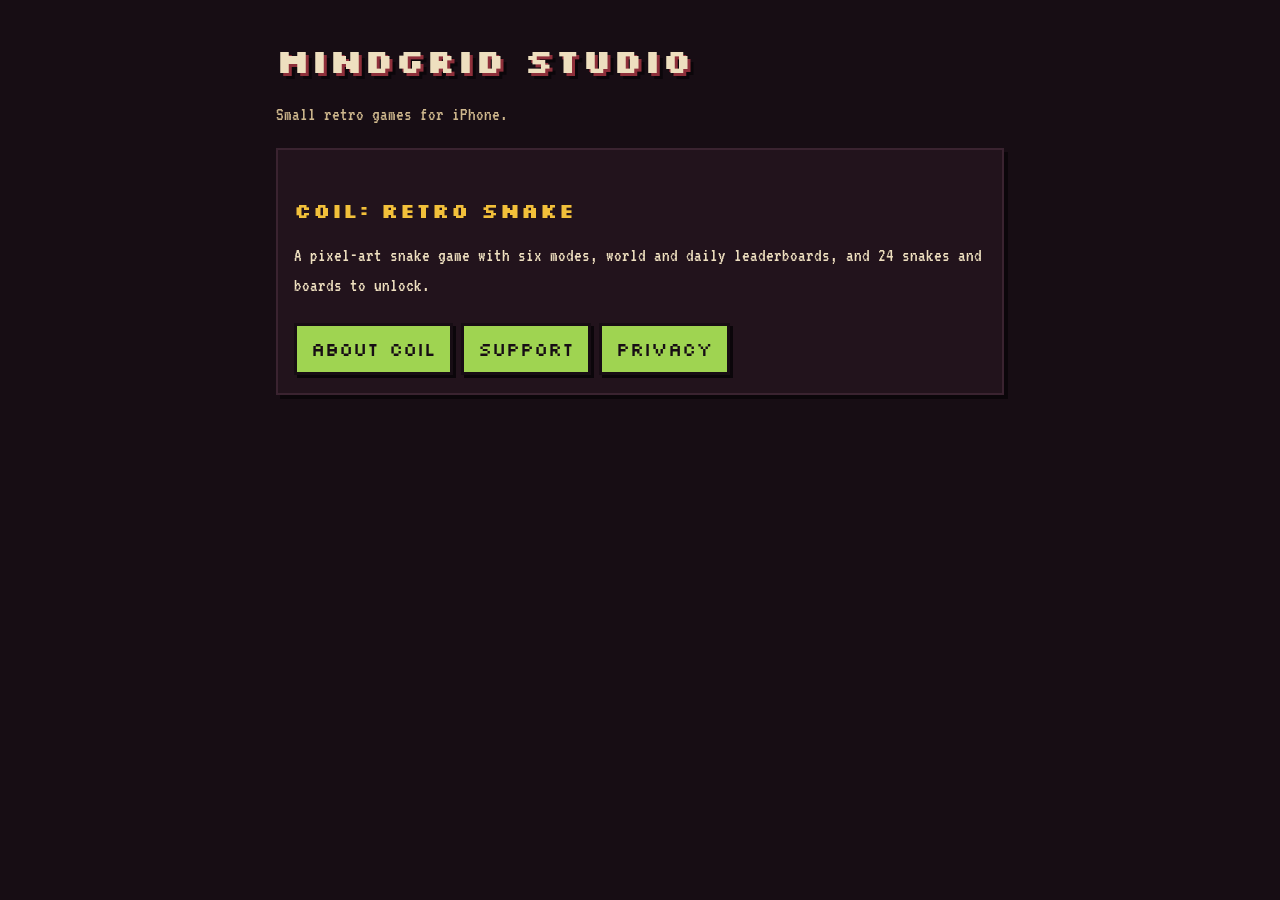
==== index.html @ 4ab59a5d "App Store Connect IAP setup workflow, privacy/support site, quieter music Co-Authored-By: Claude Opu" ====
<!doctype html>
<html lang="en"><head><meta charset="utf-8"><meta name="viewport" content="width=device-width,initial-scale=1">
<title>Mindgrid Studio</title>
<link rel="preconnect" href="https://fonts.googleapis.com"><link href="https://fonts.googleapis.com/css2?family=Silkscreen:wght@400;700&family=VT323&display=swap" rel="stylesheet">
<link rel="stylesheet" href="/style.css"></head>
<body><main>
<h1>MINDGRID STUDIO</h1>
<p class="muted">Small retro games for iPhone.</p>
<div class="card">
<h2>COIL: RETRO SNAKE</h2>
<p>A pixel-art snake game with six modes, world and daily leaderboards, and 24 snakes and boards to unlock.</p>
<a class="btn" href="/coil/">About Coil</a><a class="btn" href="/coil/support.html">Support</a><a class="btn" href="/coil/privacy.html">Privacy</a>
</div>
</main></body></html>
---- style.css ----
:root{--ink:#170d14;--ink2:#22131c;--ink3:#3a2330;--cream:#eedfbf;--cream2:#cdb68c;--maroon:#8e2f3a;--lime:#9fd451;--gold:#f2c03a}
*{box-sizing:border-box}
body{margin:0;background:var(--ink);color:var(--cream);font:19px/1.55 "VT323",ui-monospace,Menlo,Consolas,monospace}
main{max-width:760px;margin:0 auto;padding:32px 16px 64px}
h1,h2,h3{font-family:"Silkscreen",ui-monospace,monospace;font-weight:700;letter-spacing:1px;line-height:1.2}
h1{font-size:34px;margin:8px 0 4px;text-shadow:3px 3px 0 var(--maroon),6px 6px 0 #0b060a}
h2{font-size:20px;color:var(--gold);margin-top:34px}
h3{font-size:16px;margin-top:22px}
a{color:var(--lime)}
p,li{color:var(--cream)}
.muted{color:var(--cream2)}
.card{background:var(--ink2);border:2px solid var(--ink3);padding:14px 16px;margin:14px 0;box-shadow:4px 4px 0 #0b060a}
.btn{display:inline-block;background:var(--lime);color:var(--ink);text-decoration:none;font-family:"Silkscreen",monospace;padding:8px 14px;border:3px solid var(--ink);box-shadow:3px 3px 0 #0b060a;margin:4px 8px 4px 0}
table{border-collapse:collapse;width:100%}td,th{border:2px solid var(--ink3);padding:6px 8px;text-align:left;vertical-align:top}
nav a{margin-right:14px}
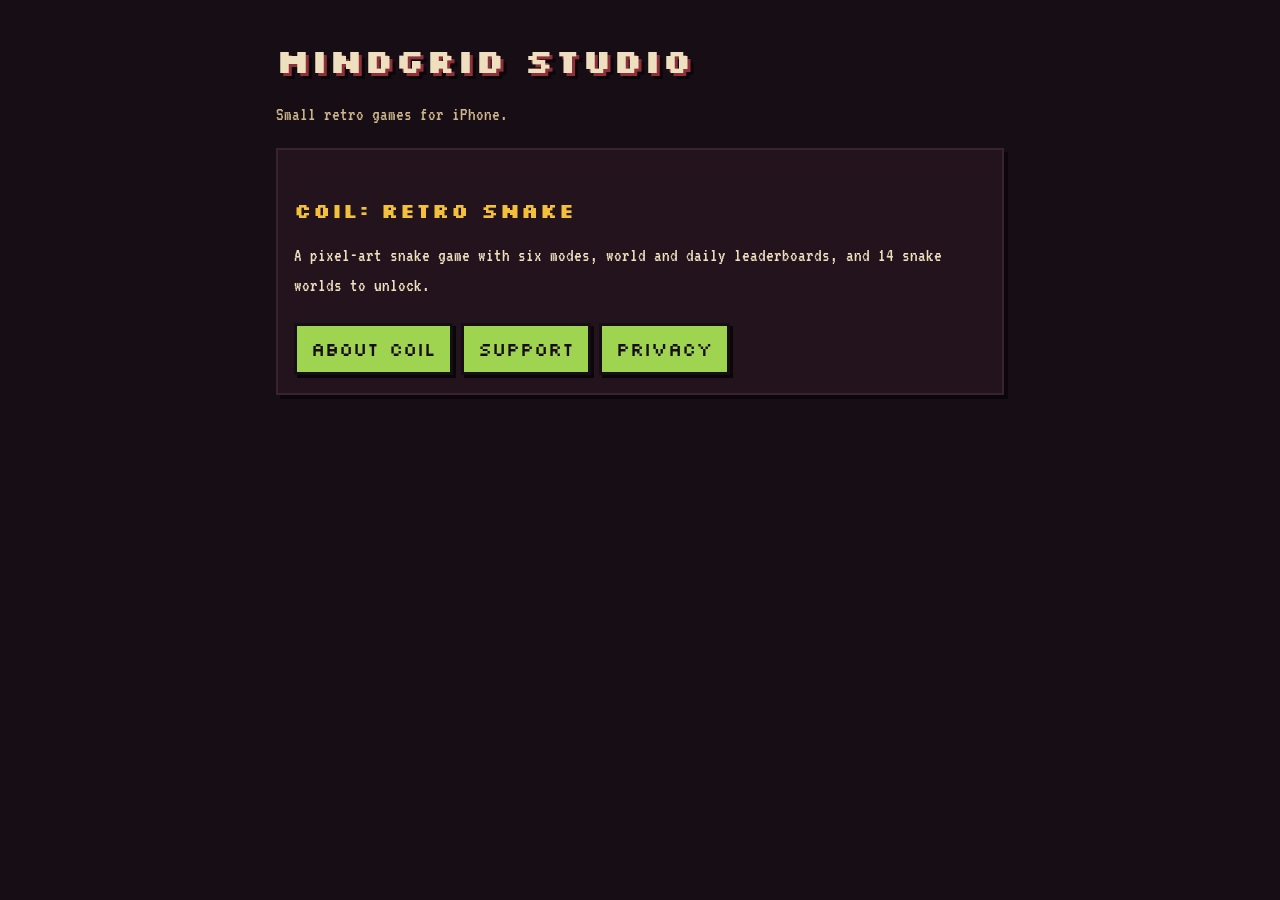
==== commit 705e6986: "Snake sets with their own worlds, arrow pads, gentler pace, keychain backup - Store sells 14 snake s" ====
--- a/index.html
+++ b/index.html
@@ -8,7 +8,7 @@
 <p class="muted">Small retro games for iPhone.</p>
 <div class="card">
 <h2>COIL: RETRO SNAKE</h2>
-<p>A pixel-art snake game with six modes, world and daily leaderboards, and 24 snakes and boards to unlock.</p>
+<p>A pixel-art snake game with six modes, world and daily leaderboards, and 14 snake worlds to unlock.</p>
 <a class="btn" href="/coil/">About Coil</a><a class="btn" href="/coil/support.html">Support</a><a class="btn" href="/coil/privacy.html">Privacy</a>
 </div>
 </main></body></html>
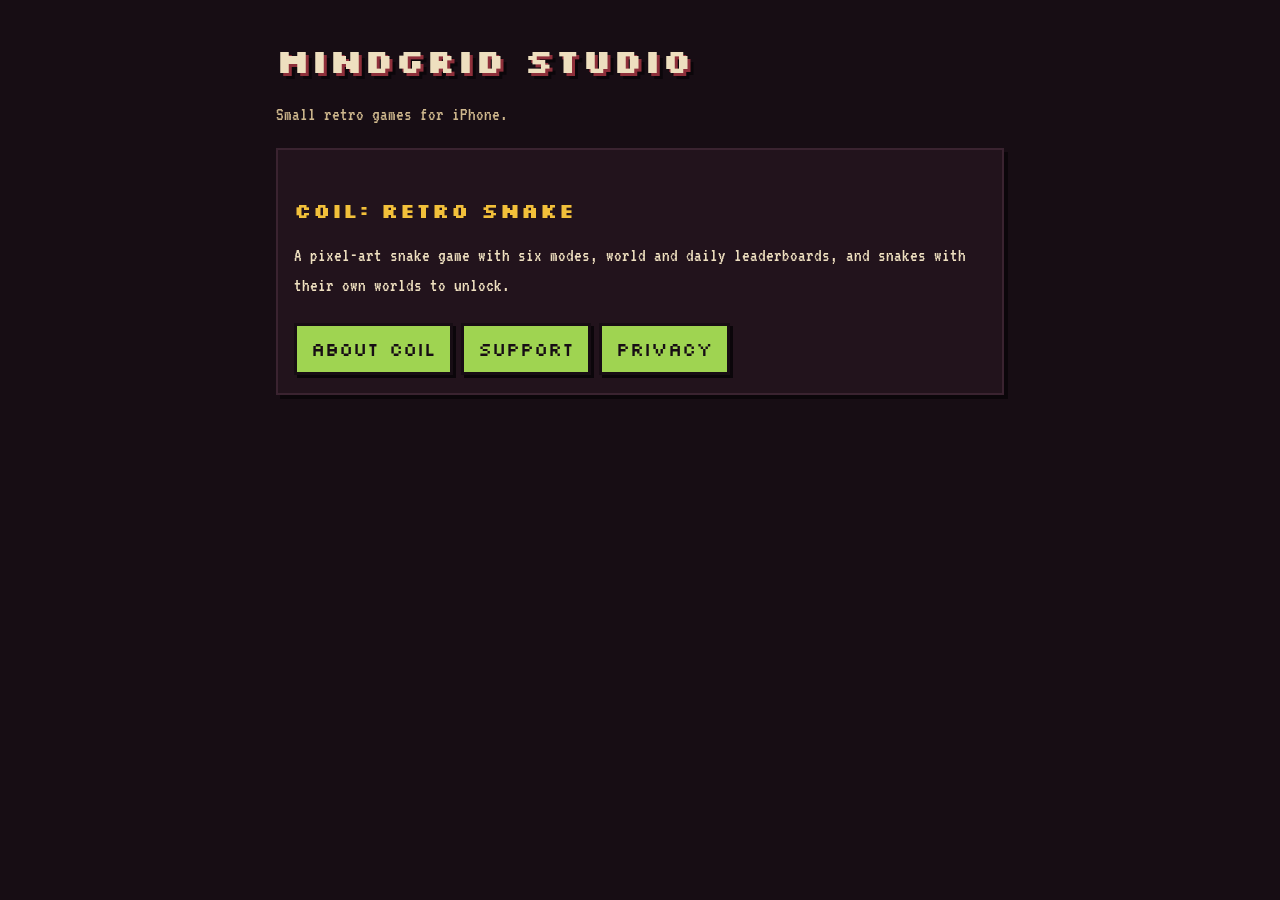
==== commit 1f4dd8f6: "No 'free' claims or snake counts in store media and app text - Screenshots: NEW SNAKES, NEW WORLDS; " ====
--- a/index.html
+++ b/index.html
@@ -8,7 +8,7 @@
 <p class="muted">Small retro games for iPhone.</p>
 <div class="card">
 <h2>COIL: RETRO SNAKE</h2>
-<p>A pixel-art snake game with six modes, world and daily leaderboards, and 14 snake worlds to unlock.</p>
+<p>A pixel-art snake game with six modes, world and daily leaderboards, and snakes with their own worlds to unlock.</p>
 <a class="btn" href="/coil/">About Coil</a><a class="btn" href="/coil/support.html">Support</a><a class="btn" href="/coil/privacy.html">Privacy</a>
 </div>
 </main></body></html>
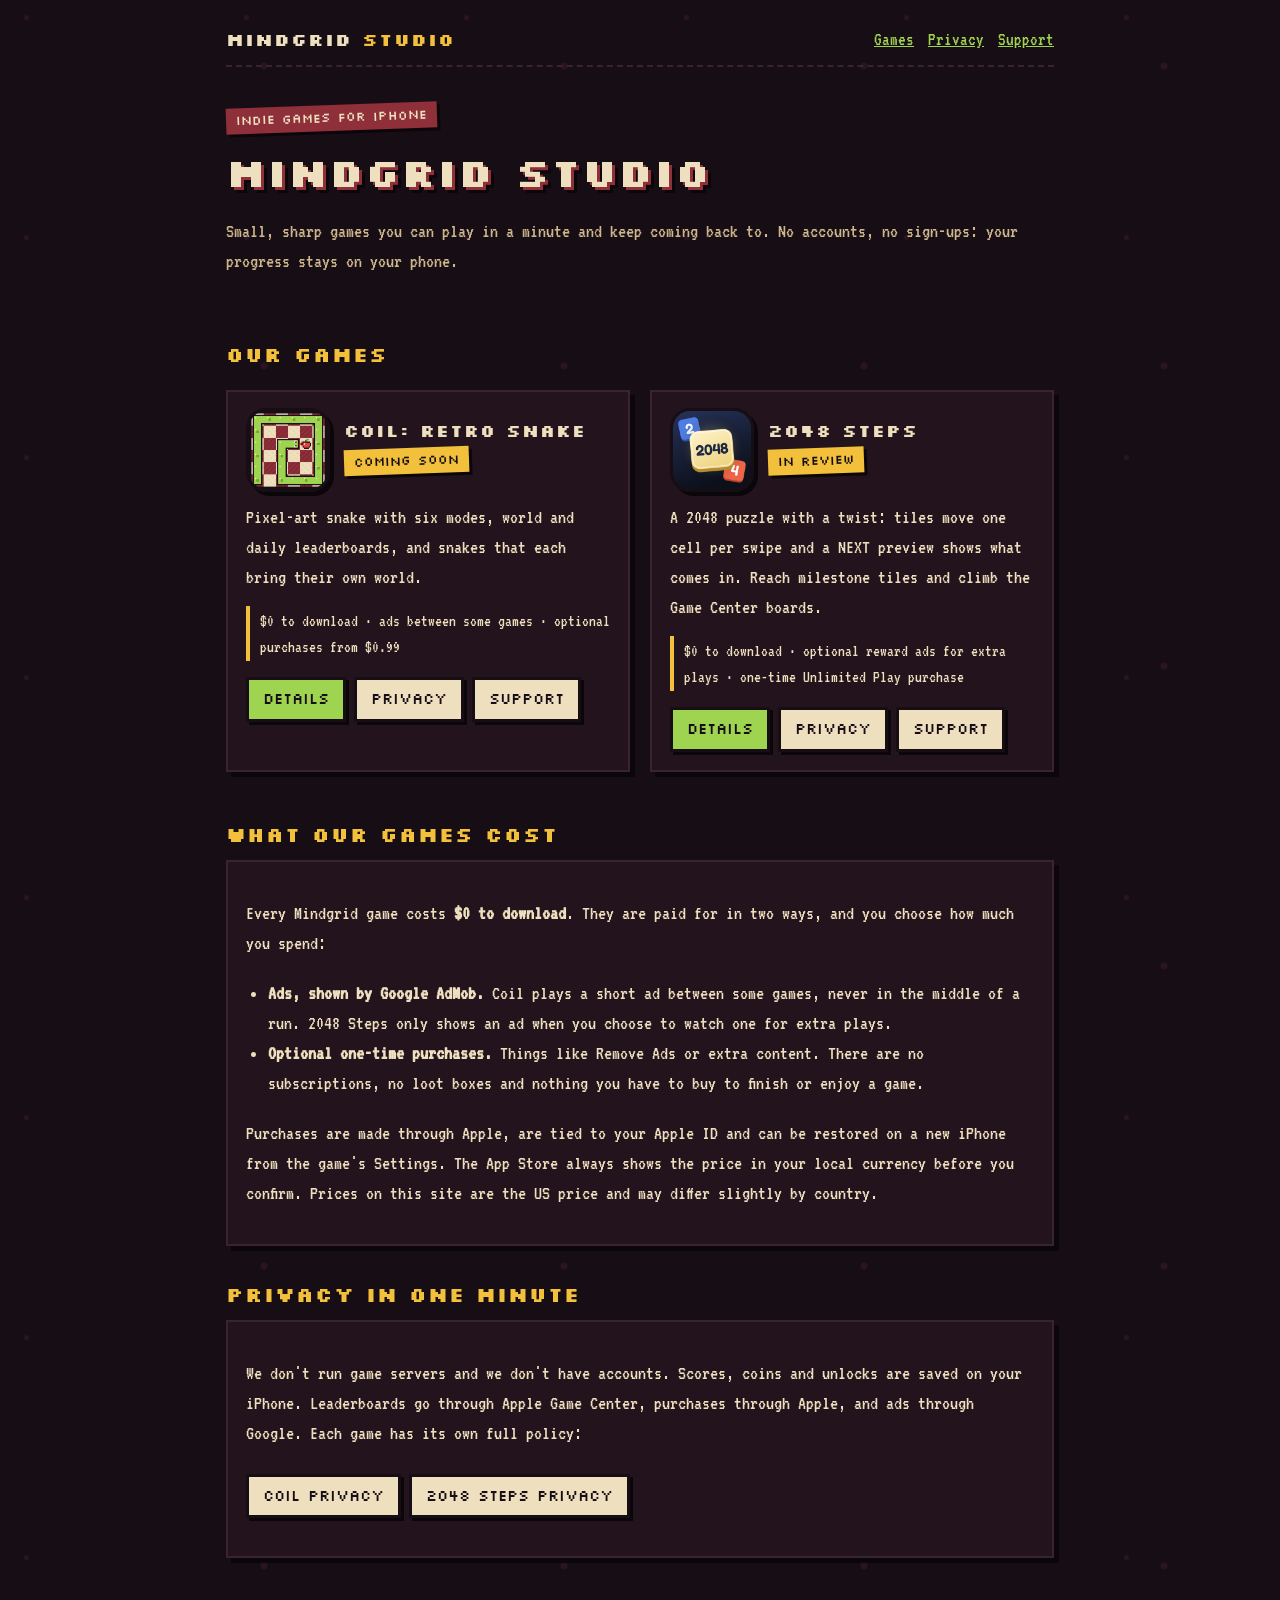
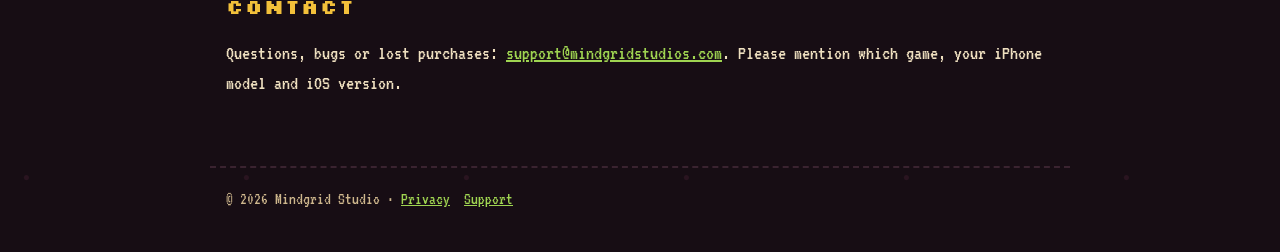
==== commit 5b51b955: "Mindgrid Studio site: all games, costs, per-game privacy and support; links moved to mindgridstudios" ====
--- a/index.html
+++ b/index.html
@@ -1,14 +1,54 @@
 <!doctype html>
 <html lang="en"><head><meta charset="utf-8"><meta name="viewport" content="width=device-width,initial-scale=1">
 <title>Mindgrid Studio</title>
+<meta name="description" content="Mindgrid Studio makes small retro games for iPhone: Coil: Retro Snake and 2048 Steps. Privacy policies, support and pricing for every game.">
+<link rel="icon" href="/img/coil.png">
 <link rel="preconnect" href="https://fonts.googleapis.com"><link href="https://fonts.googleapis.com/css2?family=Silkscreen:wght@400;700&family=VT323&display=swap" rel="stylesheet">
 <link rel="stylesheet" href="/style.css"></head>
 <body><main>
+<header class="top"><a class="logo" href="/">MINDGRID <b>STUDIO</b></a>
+<nav><a href="/#games">Games</a><a href="/privacy.html">Privacy</a><a href="/support.html">Support</a></nav></header>
+
+<section class="hero">
+<span class="tag">INDIE GAMES FOR IPHONE</span>
 <h1>MINDGRID STUDIO</h1>
-<p class="muted">Small retro games for iPhone.</p>
+<p class="muted">Small, sharp games you can play in a minute and keep coming back to. No accounts, no sign-ups: your progress stays on your phone.</p>
+</section>
+
+<h2 id="games">OUR GAMES</h2>
+<div class="grid">
+<div class="card game">
+<div class="head"><img src="/img/coil.png" alt="Coil app icon"><div><h3>COIL: RETRO SNAKE</h3><span class="tag gold">COMING SOON</span></div></div>
+<p>Pixel-art snake with six modes, world and daily leaderboards, and snakes that each bring their own world.</p>
+<p class="price small">$0 to download · ads between some games · optional purchases from $0.99</p>
+<div><a class="btn" href="/coil/">Details</a><a class="btn alt" href="/coil/privacy.html">Privacy</a><a class="btn alt" href="/coil/support.html">Support</a></div>
+</div>
+<div class="card game">
+<div class="head"><img src="/img/2048.png" alt="2048 Steps app icon"><div><h3>2048 STEPS</h3><span class="tag gold">IN REVIEW</span></div></div>
+<p>A 2048 puzzle with a twist: tiles move one cell per swipe and a NEXT preview shows what comes in. Reach milestone tiles and climb the Game Center boards.</p>
+<p class="price small">$0 to download · optional reward ads for extra plays · one-time Unlimited Play purchase</p>
+<div><a class="btn" href="/2048/">Details</a><a class="btn alt" href="/2048/privacy.html">Privacy</a><a class="btn alt" href="/2048/support.html">Support</a></div>
+</div>
+</div>
+
+<h2>WHAT OUR GAMES COST</h2>
 <div class="card">
-<h2>COIL: RETRO SNAKE</h2>
-<p>A pixel-art snake game with six modes, world and daily leaderboards, and snakes with their own worlds to unlock.</p>
-<a class="btn" href="/coil/">About Coil</a><a class="btn" href="/coil/support.html">Support</a><a class="btn" href="/coil/privacy.html">Privacy</a>
+<p>Every Mindgrid game costs <strong>$0 to download</strong>. They are paid for in two ways, and you choose how much you spend:</p>
+<ul>
+<li><strong>Ads, shown by Google AdMob.</strong> Coil plays a short ad between some games, never in the middle of a run. 2048 Steps only shows an ad when you choose to watch one for extra plays.</li>
+<li><strong>Optional one-time purchases.</strong> Things like Remove Ads or extra content. There are no subscriptions, no loot boxes and nothing you have to buy to finish or enjoy a game.</li>
+</ul>
+<p>Purchases are made through Apple, are tied to your Apple ID and can be restored on a new iPhone from the game's Settings. The App Store always shows the price in your local currency before you confirm. Prices on this site are the US price and may differ slightly by country.</p>
 </div>
-</main></body></html>
+
+<h2>PRIVACY IN ONE MINUTE</h2>
+<div class="card">
+<p>We don't run game servers and we don't have accounts. Scores, coins and unlocks are saved on your iPhone. Leaderboards go through Apple Game Center, purchases through Apple, and ads through Google. Each game has its own full policy:</p>
+<p><a class="btn alt" href="/coil/privacy.html">Coil privacy</a><a class="btn alt" href="/2048/privacy.html">2048 Steps privacy</a></p>
+</div>
+
+<h2>CONTACT</h2>
+<p>Questions, bugs or lost purchases: <a href="mailto:support@mindgridstudios.com">support@mindgridstudios.com</a>. Please mention which game, your iPhone model and iOS version.</p>
+</main>
+<footer>© 2026 Mindgrid Studio · <a href="/privacy.html">Privacy</a><a href="/support.html">Support</a></footer>
+</body></html>
--- a/style.css
+++ b/style.css
@@ -1,15 +1,42 @@
-:root{--ink:#170d14;--ink2:#22131c;--ink3:#3a2330;--cream:#eedfbf;--cream2:#cdb68c;--maroon:#8e2f3a;--lime:#9fd451;--gold:#f2c03a}
+:root{--ink:#170d14;--ink2:#22131c;--ink3:#3a2330;--cream:#eedfbf;--cream2:#cdb68c;--maroon:#8e2f3a;--lime:#9fd451;--gold:#f2c03a;--shadow:#0b060a}
 *{box-sizing:border-box}
-body{margin:0;background:var(--ink);color:var(--cream);font:19px/1.55 "VT323",ui-monospace,Menlo,Consolas,monospace}
-main{max-width:760px;margin:0 auto;padding:32px 16px 64px}
-h1,h2,h3{font-family:"Silkscreen",ui-monospace,monospace;font-weight:700;letter-spacing:1px;line-height:1.2}
-h1{font-size:34px;margin:8px 0 4px;text-shadow:3px 3px 0 var(--maroon),6px 6px 0 #0b060a}
-h2{font-size:20px;color:var(--gold);margin-top:34px}
-h3{font-size:16px;margin-top:22px}
-a{color:var(--lime)}
+html{-webkit-text-size-adjust:100%}
+body{margin:0;background:var(--ink);color:var(--cream);font:20px/1.5 "VT323",ui-monospace,Menlo,Consolas,monospace;
+  background-image:radial-gradient(circle at 12% 8%,#2a1420 0 2px,transparent 3px),radial-gradient(circle at 88% 22%,#2a1420 0 3px,transparent 4px);background-size:220px 220px,300px 300px}
+main{max-width:860px;margin:0 auto;padding:24px 16px 48px}
+h1,h2,h3,.pix{font-family:"Silkscreen",ui-monospace,monospace;font-weight:700;letter-spacing:1px;line-height:1.2}
+h1{font-size:34px;margin:12px 0 4px;text-shadow:3px 3px 0 var(--maroon),6px 6px 0 var(--shadow);overflow-wrap:anywhere}
+h2{font-size:20px;color:var(--gold);margin:36px 0 10px}
+h3{font-size:16px;margin:22px 0 6px}
+a{color:var(--lime)}a:hover{color:#e2f8b0}
 p,li{color:var(--cream)}
+ul{padding-left:22px}
 .muted{color:var(--cream2)}
-.card{background:var(--ink2);border:2px solid var(--ink3);padding:14px 16px;margin:14px 0;box-shadow:4px 4px 0 #0b060a}
-.btn{display:inline-block;background:var(--lime);color:var(--ink);text-decoration:none;font-family:"Silkscreen",monospace;padding:8px 14px;border:3px solid var(--ink);box-shadow:3px 3px 0 #0b060a;margin:4px 8px 4px 0}
-table{border-collapse:collapse;width:100%}td,th{border:2px solid var(--ink3);padding:6px 8px;text-align:left;vertical-align:top}
-nav a{margin-right:14px}
+.small{font-size:17px}
+.card{background:var(--ink2);border:2px solid var(--ink3);padding:16px 18px;margin:14px 0;box-shadow:5px 5px 0 var(--shadow)}
+.btn{display:inline-block;background:var(--lime);color:var(--ink);text-decoration:none;font-family:"Silkscreen",monospace;font-size:15px;padding:8px 14px;border:3px solid var(--ink);box-shadow:3px 3px 0 var(--shadow);margin:6px 8px 2px 0}
+.btn:hover{color:var(--ink);transform:translate(1px,1px);box-shadow:2px 2px 0 var(--shadow)}
+.btn.alt{background:var(--cream)}
+table{border-collapse:collapse;width:100%;margin:8px 0}td,th{border:2px solid var(--ink3);padding:6px 10px;text-align:left;vertical-align:top}
+th{font-family:"Silkscreen",monospace;font-size:14px;color:var(--cream2);font-weight:400}
+.top{display:flex;align-items:center;justify-content:space-between;gap:12px;flex-wrap:wrap;padding-bottom:10px;border-bottom:2px dashed var(--ink3)}
+.logo{font-family:"Silkscreen",monospace;font-weight:700;font-size:18px;color:var(--cream);text-decoration:none;letter-spacing:1px}
+.logo b{color:var(--gold)}
+nav a{margin-left:14px;font-size:19px}
+nav a:first-child{margin-left:0}
+.hero{padding:34px 0 10px}
+.hero h1{font-size:40px}
+.tag{display:inline-block;background:var(--maroon);color:var(--cream);font-family:"Silkscreen",monospace;font-size:13px;padding:3px 10px;transform:rotate(-2deg);box-shadow:3px 3px 0 var(--shadow);margin:0 0 6px}
+.tag.gold{background:var(--gold);color:var(--ink)}
+.grid{display:grid;grid-template-columns:repeat(auto-fit,minmax(260px,1fr));gap:20px}
+.game{display:flex;flex-direction:column;gap:6px}
+.game .head{display:flex;gap:14px;align-items:center}
+.game img{width:84px;height:84px;border-radius:20px;border:3px solid var(--ink);box-shadow:4px 4px 0 var(--shadow);flex:none}
+.game h3{margin:0 0 4px;font-size:17px}
+.game p{margin:4px 0}
+.price{border-left:4px solid var(--gold);padding:2px 0 2px 10px;margin:8px 0}
+.appicon{width:112px;height:112px;border-radius:26px;border:3px solid var(--ink);box-shadow:5px 5px 0 var(--shadow)}
+.gamehead{display:flex;gap:18px;align-items:center;flex-wrap:wrap;margin-top:20px}
+footer{max-width:860px;margin:0 auto;padding:18px 16px 40px;border-top:2px dashed var(--ink3);color:var(--cream2);font-size:17px}
+footer a{margin-right:14px}
+@media (max-width:520px){h1{font-size:28px}.hero h1{font-size:32px}nav a{margin-left:10px;font-size:18px}}
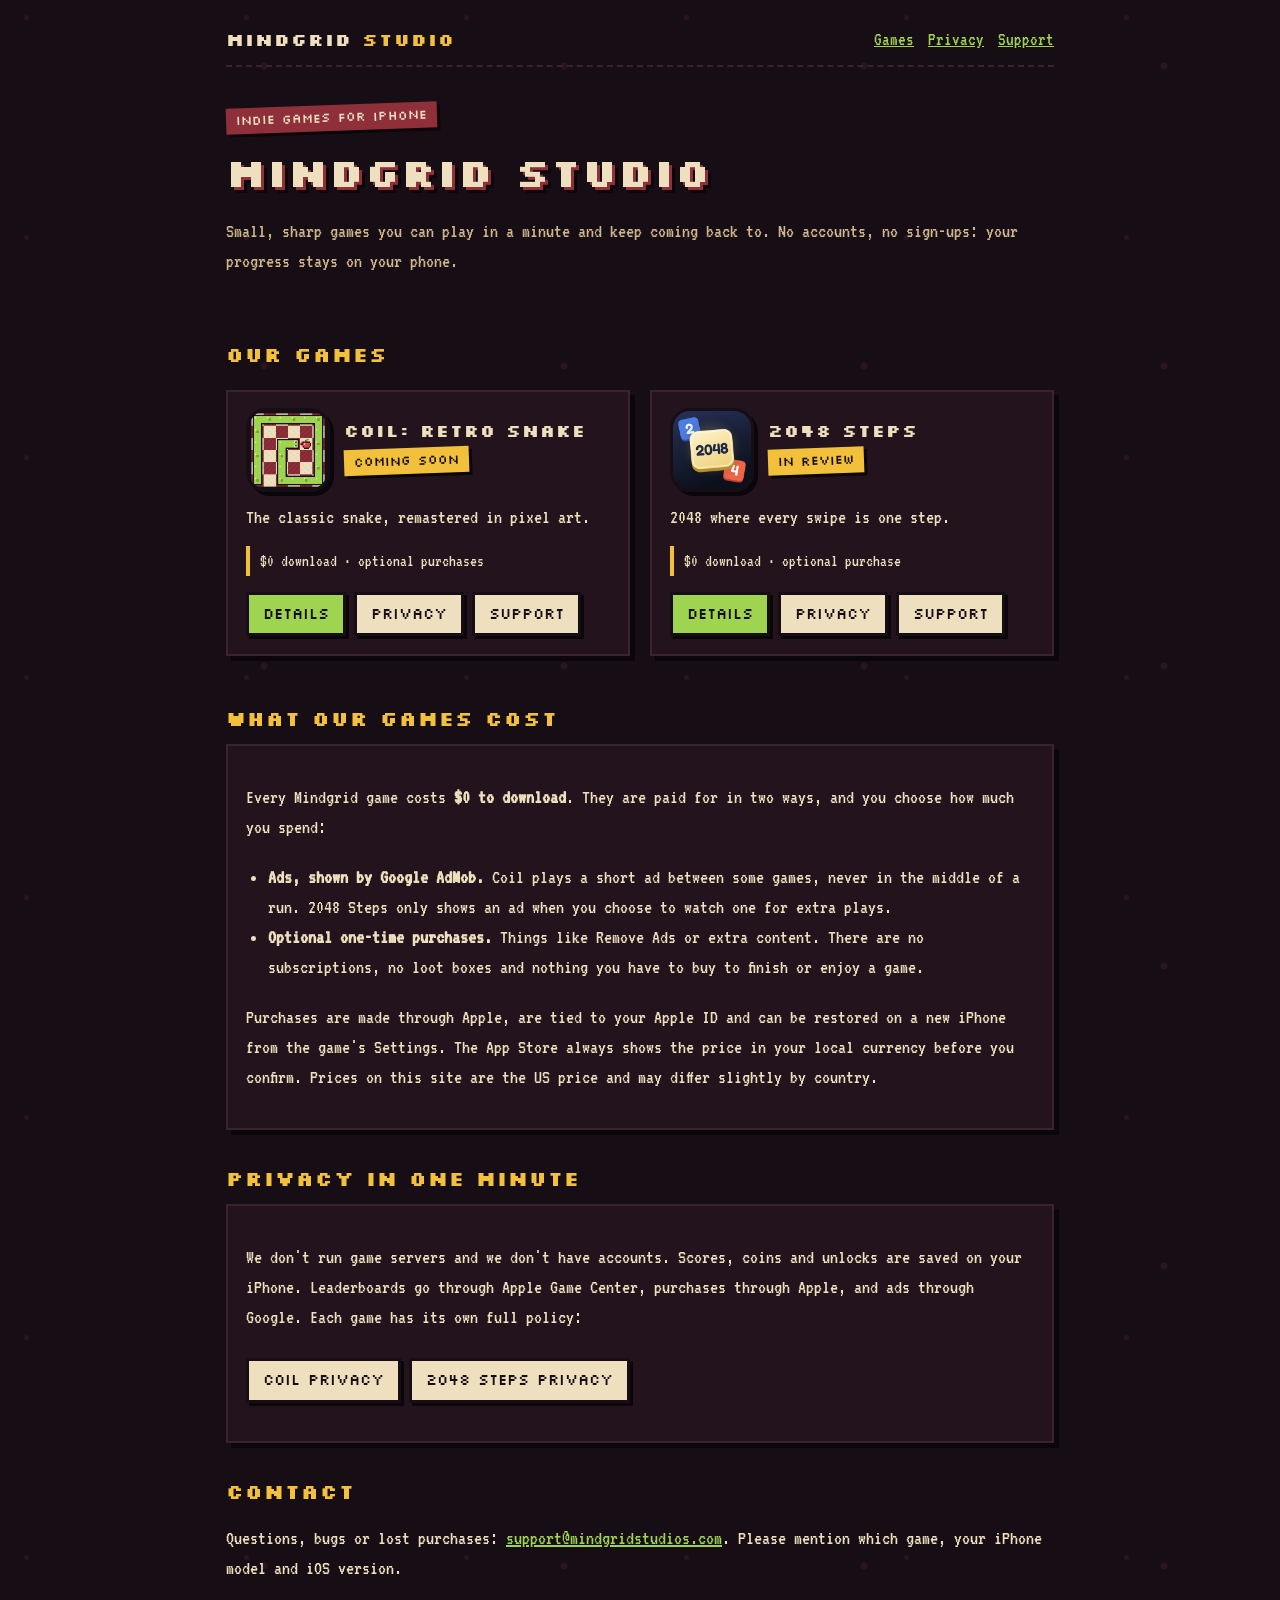
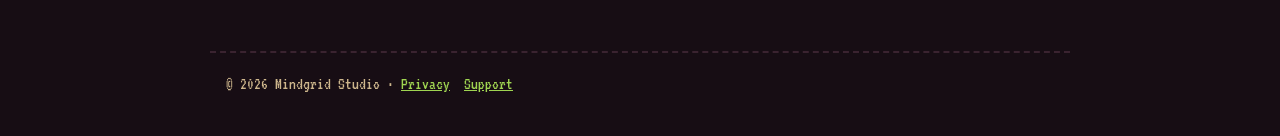
==== commit e533b9e4: "Site: short game descriptions with preview video and screenshots Co-Authored-By: Claude Opus 5.5 <no" ====
--- a/index.html
+++ b/index.html
@@ -19,14 +19,14 @@
 <div class="grid">
 <div class="card game">
 <div class="head"><img src="/img/coil.png" alt="Coil app icon"><div><h3>COIL: RETRO SNAKE</h3><span class="tag gold">COMING SOON</span></div></div>
-<p>Pixel-art snake with six modes, world and daily leaderboards, and snakes that each bring their own world.</p>
-<p class="price small">$0 to download · ads between some games · optional purchases from $0.99</p>
+<p>The classic snake, remastered in pixel art.</p>
+<p class="price small">$0 download · optional purchases</p>
 <div><a class="btn" href="/coil/">Details</a><a class="btn alt" href="/coil/privacy.html">Privacy</a><a class="btn alt" href="/coil/support.html">Support</a></div>
 </div>
 <div class="card game">
 <div class="head"><img src="/img/2048.png" alt="2048 Steps app icon"><div><h3>2048 STEPS</h3><span class="tag gold">IN REVIEW</span></div></div>
-<p>A 2048 puzzle with a twist: tiles move one cell per swipe and a NEXT preview shows what comes in. Reach milestone tiles and climb the Game Center boards.</p>
-<p class="price small">$0 to download · optional reward ads for extra plays · one-time Unlimited Play purchase</p>
+<p>2048 where every swipe is one step.</p>
+<p class="price small">$0 download · optional purchase</p>
 <div><a class="btn" href="/2048/">Details</a><a class="btn alt" href="/2048/privacy.html">Privacy</a><a class="btn alt" href="/2048/support.html">Support</a></div>
 </div>
 </div>
--- a/style.css
+++ b/style.css
@@ -40,3 +40,8 @@
 footer{max-width:860px;margin:0 auto;padding:18px 16px 40px;border-top:2px dashed var(--ink3);color:var(--cream2);font-size:17px}
 footer a{margin-right:14px}
 @media (max-width:520px){h1{font-size:28px}.hero h1{font-size:32px}nav a{margin-left:10px;font-size:18px}}
+.media{display:flex;gap:16px;overflow-x:auto;scroll-snap-type:x mandatory;padding:6px 6px 18px;margin:18px -6px 0;-webkit-overflow-scrolling:touch;scrollbar-color:var(--ink3) transparent}
+.media>*{flex:none;width:220px;aspect-ratio:886/1920;object-fit:cover;scroll-snap-align:start;border-radius:22px;border:3px solid var(--ink);box-shadow:5px 5px 0 var(--shadow);background:#000}
+.lead{font-size:23px;margin:14px 0 4px}
+.costs{list-style:none;padding:0;margin:6px 0}.costs li{padding:3px 0}.costs b{color:var(--gold);font-weight:400}
+@media (max-width:520px){.media>*{width:180px}}
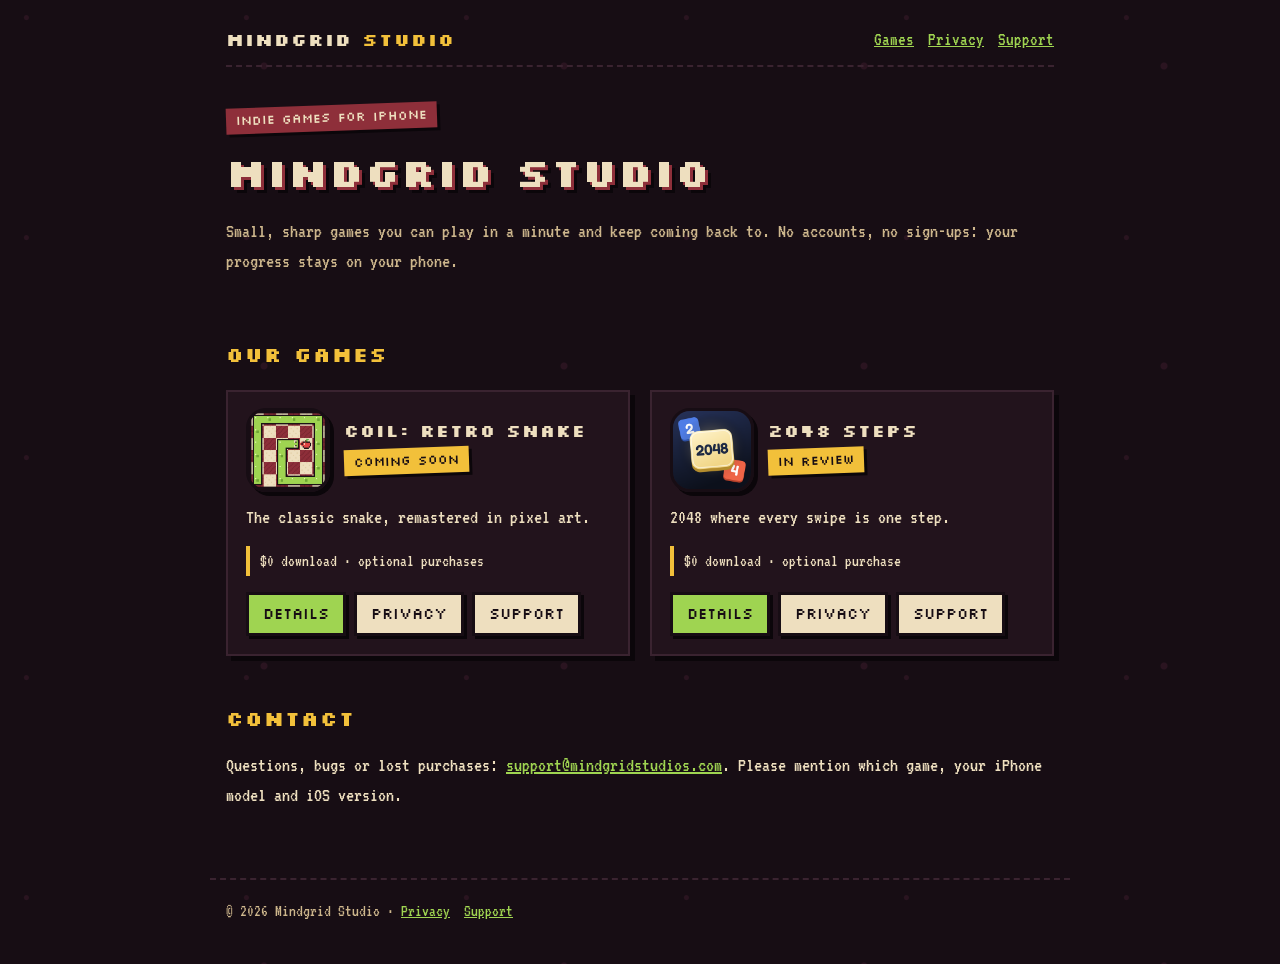
==== commit af296f9a: "Site: drop cost and privacy summary sections from home Co-Authored-By: Claude Opus 5.5 <noreply@anth" ====
--- a/index.html
+++ b/index.html
@@ -31,22 +31,6 @@
 </div>
 </div>
 
-<h2>WHAT OUR GAMES COST</h2>
-<div class="card">
-<p>Every Mindgrid game costs <strong>$0 to download</strong>. They are paid for in two ways, and you choose how much you spend:</p>
-<ul>
-<li><strong>Ads, shown by Google AdMob.</strong> Coil plays a short ad between some games, never in the middle of a run. 2048 Steps only shows an ad when you choose to watch one for extra plays.</li>
-<li><strong>Optional one-time purchases.</strong> Things like Remove Ads or extra content. There are no subscriptions, no loot boxes and nothing you have to buy to finish or enjoy a game.</li>
-</ul>
-<p>Purchases are made through Apple, are tied to your Apple ID and can be restored on a new iPhone from the game's Settings. The App Store always shows the price in your local currency before you confirm. Prices on this site are the US price and may differ slightly by country.</p>
-</div>
-
-<h2>PRIVACY IN ONE MINUTE</h2>
-<div class="card">
-<p>We don't run game servers and we don't have accounts. Scores, coins and unlocks are saved on your iPhone. Leaderboards go through Apple Game Center, purchases through Apple, and ads through Google. Each game has its own full policy:</p>
-<p><a class="btn alt" href="/coil/privacy.html">Coil privacy</a><a class="btn alt" href="/2048/privacy.html">2048 Steps privacy</a></p>
-</div>
-
 <h2>CONTACT</h2>
 <p>Questions, bugs or lost purchases: <a href="mailto:support@mindgridstudios.com">support@mindgridstudios.com</a>. Please mention which game, your iPhone model and iOS version.</p>
 </main>
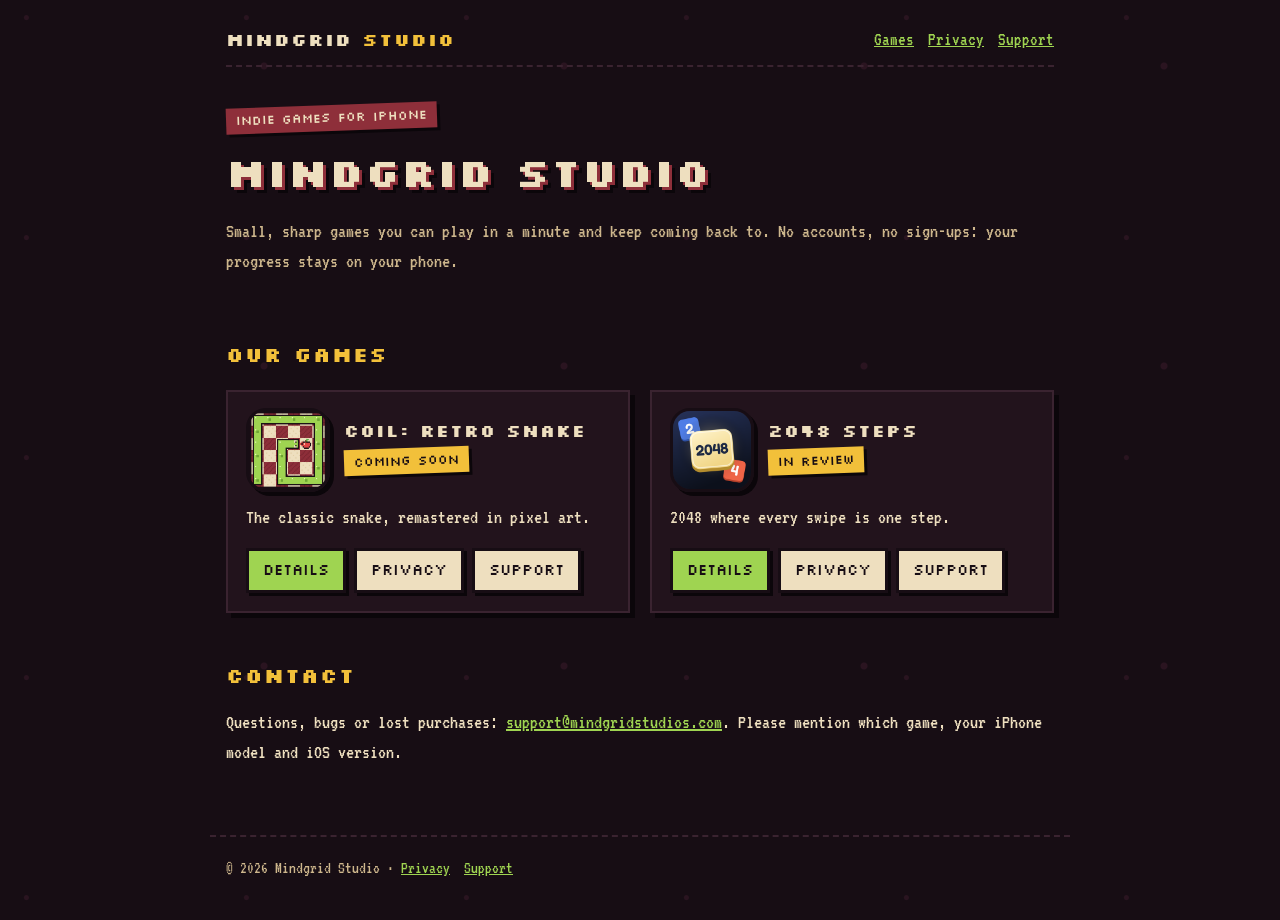
==== commit 96331bea: "Site: drop price lines from home cards Co-Authored-By: Claude Opus 5.5 <noreply@anthropic.com>" ====
--- a/index.html
+++ b/index.html
@@ -20,13 +20,11 @@
 <div class="card game">
 <div class="head"><img src="/img/coil.png" alt="Coil app icon"><div><h3>COIL: RETRO SNAKE</h3><span class="tag gold">COMING SOON</span></div></div>
 <p>The classic snake, remastered in pixel art.</p>
-<p class="price small">$0 download · optional purchases</p>
 <div><a class="btn" href="/coil/">Details</a><a class="btn alt" href="/coil/privacy.html">Privacy</a><a class="btn alt" href="/coil/support.html">Support</a></div>
 </div>
 <div class="card game">
 <div class="head"><img src="/img/2048.png" alt="2048 Steps app icon"><div><h3>2048 STEPS</h3><span class="tag gold">IN REVIEW</span></div></div>
 <p>2048 where every swipe is one step.</p>
-<p class="price small">$0 download · optional purchase</p>
 <div><a class="btn" href="/2048/">Details</a><a class="btn alt" href="/2048/privacy.html">Privacy</a><a class="btn alt" href="/2048/support.html">Support</a></div>
 </div>
 </div>
